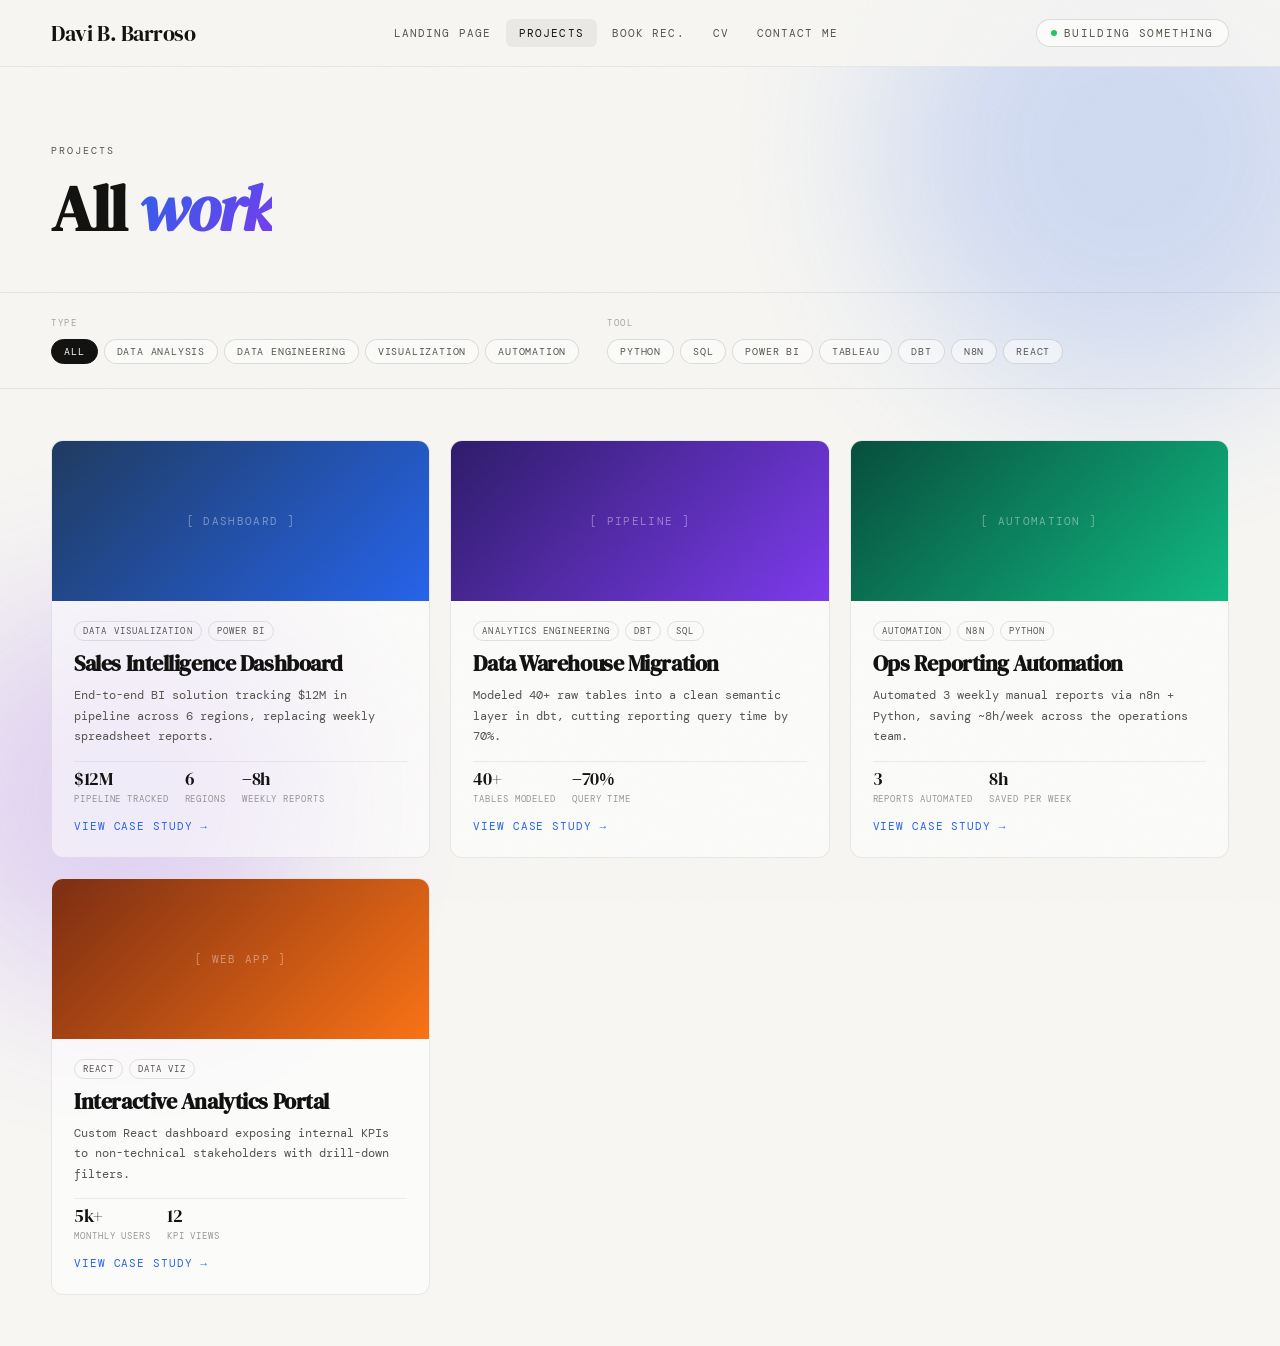
==== projects.html @ 4c80bd03 "Separate navbar and Projects page" ====
<!DOCTYPE html>
<html lang="en">
<head>
  <meta charset="UTF-8" />
  <meta name="viewport" content="width=device-width, initial-scale=1.0" />
  <title>Projects — Davi Barroso</title>
  <link href="https://fonts.googleapis.com/css2?family=DM+Serif+Display:ital@0;1&family=DM+Mono:wght@300;400;500&display=swap" rel="stylesheet" />
  <link rel="stylesheet" href="style.css" />
  <style>
    /* ─── Projects page specific ─── */
    .projects-hero {
      padding: clamp(48px, 6vw, 80px) clamp(24px, 4vw, 56px) clamp(32px, 4vw, 56px);
      border-bottom: 1px solid rgba(0,0,0,0.07);
      position: relative;
      z-index: 1;
    }

    .projects-hero .section-eyebrow {
      margin-bottom: 20px;
      opacity: 0;
      animation: fadeUp 0.8s ease forwards 0.3s;
    }

    .projects-hero .section-title {
      margin-bottom: 24px;
      opacity: 0;
      animation: fadeUp 0.8s ease forwards 0.5s;
    }

    .projects-hero .section-title { margin-bottom: 0; }

    /* Tag filter bar */
    .filter-bar {
      padding: 24px clamp(24px, 4vw, 56px);
      border-bottom: 1px solid rgba(0,0,0,0.07);
      display: flex;
      gap: 28px;
      align-items: flex-start;
      flex-wrap: wrap;
      position: relative;
      z-index: 1;
      opacity: 0;
      animation: fadeUp 0.8s ease forwards 0.6s;
    }

    .filter-group {
      display: flex;
      flex-direction: column;
      gap: 10px;
    }

    .filter-label {
      font-size: 9px;
      letter-spacing: 0.18em;
      text-transform: uppercase;
      color: var(--ink-light);
      opacity: 0.5;
    }

    .filter-tags {
      display: flex;
      gap: 6px;
      flex-wrap: wrap;
    }

    .filter-tag {
      font-size: 10px;
      letter-spacing: 0.08em;
      text-transform: uppercase;
      color: var(--ink-light);
      padding: 5px 12px;
      border: 1px solid rgba(0,0,0,0.12);
      border-radius: 100px;
      background: rgba(255,255,255,0.5);
      cursor: pointer;
      transition: color 0.2s ease, background 0.2s ease, border-color 0.2s ease;
      user-select: none;
    }

    .filter-tag:hover,
    .filter-tag.active {
      color: var(--ink);
      background: var(--ink);
      color: var(--white);
      border-color: var(--ink);
    }

    /* Project grid */
    .projects-grid-wrap {
      padding: clamp(32px, 4vw, 56px) clamp(24px, 4vw, 56px);
      position: relative;
      z-index: 1;
      opacity: 0;
      animation: fadeUp 0.8s ease forwards 0.8s;
    }

    .projects-grid {
      display: grid;
      grid-template-columns: repeat(auto-fill, minmax(300px, 1fr));
      gap: 20px;
    }

    .project-card-grid {
      border-radius: 12px;
      border: 1px solid rgba(0,0,0,0.08);
      background: rgba(255,255,255,0.55);
      backdrop-filter: blur(8px);
      overflow: hidden;
      transition: transform 0.25s ease, box-shadow 0.25s ease;
    }

    .project-card-grid:hover {
      transform: translateY(-4px);
      box-shadow: 0 16px 40px rgba(0,0,0,0.1);
    }

    .project-card-grid .project-card-top {
      height: 160px;
      display: flex;
      align-items: center;
      justify-content: center;
    }

    .project-card-grid .project-card-body {
      padding: 20px 22px 24px;
      display: flex;
      flex-direction: column;
      gap: 10px;
    }

    .project-metrics {
      display: flex;
      gap: 16px;
      padding-top: 4px;
      border-top: 1px solid rgba(0,0,0,0.06);
      margin-top: 4px;
    }

    .metric {
      display: flex;
      flex-direction: column;
      gap: 2px;
    }

    .metric-value {
      font-family: 'DM Serif Display', serif;
      font-size: 18px;
      letter-spacing: -0.02em;
      color: var(--ink);
    }

    .metric-label {
      font-size: 9px;
      letter-spacing: 0.1em;
      text-transform: uppercase;
      color: var(--ink-light);
      opacity: 0.6;
    }

    @media (max-width: 600px) {
      .projects-grid { grid-template-columns: 1fr; }
      .filter-bar { gap: 20px; }
    }
  </style>
</head>
<body>
  <div class="blob blob-1"></div>
  <div class="blob blob-2"></div>

  <script src="navbar.js"></script>

  <div class="projects-hero">
    <p class="section-eyebrow">Projects</p>
    <h1 class="section-title">All <em>work</em></h1>
  </div>

  <div class="filter-bar">
    <div class="filter-group">
      <span class="filter-label">Type</span>
      <div class="filter-tags">
        <span class="filter-tag active">All</span>
        <span class="filter-tag">Data Analysis</span>
        <span class="filter-tag">Data Engineering</span>
        <span class="filter-tag">Visualization</span>
        <span class="filter-tag">Automation</span>
      </div>
    </div>
    <div class="filter-group">
      <span class="filter-label">Tool</span>
      <div class="filter-tags">
        <span class="filter-tag">Python</span>
        <span class="filter-tag">SQL</span>
        <span class="filter-tag">Power BI</span>
        <span class="filter-tag">Tableau</span>
        <span class="filter-tag">dbt</span>
        <span class="filter-tag">n8n</span>
        <span class="filter-tag">React</span>
      </div>
    </div>
  </div>

  <div class="projects-grid-wrap">
    <div class="projects-grid">

      <article class="project-card-grid">
        <div class="project-card-top" style="background: linear-gradient(135deg, #1e3a5f 0%, #2563eb 100%);">
          <span class="project-placeholder-img">[ dashboard ]</span>
        </div>
        <div class="project-card-body">
          <div class="project-meta">
            <span class="project-tag">Data Visualization</span>
            <span class="project-tag">Power BI</span>
          </div>
          <h2 class="project-name">Sales Intelligence Dashboard</h2>
          <p class="project-desc">End-to-end BI solution tracking $12M in pipeline across 6 regions, replacing weekly spreadsheet reports.</p>
          <div class="project-metrics">
            <div class="metric">
              <span class="metric-value">$12M</span>
              <span class="metric-label">Pipeline tracked</span>
            </div>
            <div class="metric">
              <span class="metric-value">6</span>
              <span class="metric-label">Regions</span>
            </div>
            <div class="metric">
              <span class="metric-value">−8h</span>
              <span class="metric-label">Weekly reports</span>
            </div>
          </div>
          <a href="#" class="project-link">View case study →</a>
        </div>
      </article>

      <article class="project-card-grid">
        <div class="project-card-top" style="background: linear-gradient(135deg, #2d1b69 0%, #7c3aed 100%);">
          <span class="project-placeholder-img">[ pipeline ]</span>
        </div>
        <div class="project-card-body">
          <div class="project-meta">
            <span class="project-tag">Analytics Engineering</span>
            <span class="project-tag">dbt</span>
            <span class="project-tag">SQL</span>
          </div>
          <h2 class="project-name">Data Warehouse Migration</h2>
          <p class="project-desc">Modeled 40+ raw tables into a clean semantic layer in dbt, cutting reporting query time by 70%.</p>
          <div class="project-metrics">
            <div class="metric">
              <span class="metric-value">40+</span>
              <span class="metric-label">Tables modeled</span>
            </div>
            <div class="metric">
              <span class="metric-value">−70%</span>
              <span class="metric-label">Query time</span>
            </div>
          </div>
          <a href="#" class="project-link">View case study →</a>
        </div>
      </article>

      <article class="project-card-grid">
        <div class="project-card-top" style="background: linear-gradient(135deg, #064e3b 0%, #10b981 100%);">
          <span class="project-placeholder-img">[ automation ]</span>
        </div>
        <div class="project-card-body">
          <div class="project-meta">
            <span class="project-tag">Automation</span>
            <span class="project-tag">n8n</span>
            <span class="project-tag">Python</span>
          </div>
          <h2 class="project-name">Ops Reporting Automation</h2>
          <p class="project-desc">Automated 3 weekly manual reports via n8n + Python, saving ~8h/week across the operations team.</p>
          <div class="project-metrics">
            <div class="metric">
              <span class="metric-value">3</span>
              <span class="metric-label">Reports automated</span>
            </div>
            <div class="metric">
              <span class="metric-value">8h</span>
              <span class="metric-label">Saved per week</span>
            </div>
          </div>
          <a href="#" class="project-link">View case study →</a>
        </div>
      </article>

      <article class="project-card-grid">
        <div class="project-card-top" style="background: linear-gradient(135deg, #7c2d12 0%, #f97316 100%);">
          <span class="project-placeholder-img">[ web app ]</span>
        </div>
        <div class="project-card-body">
          <div class="project-meta">
            <span class="project-tag">React</span>
            <span class="project-tag">Data Viz</span>
          </div>
          <h2 class="project-name">Interactive Analytics Portal</h2>
          <p class="project-desc">Custom React dashboard exposing internal KPIs to non-technical stakeholders with drill-down filters.</p>
          <div class="project-metrics">
            <div class="metric">
              <span class="metric-value">5k+</span>
              <span class="metric-label">Monthly users</span>
            </div>
            <div class="metric">
              <span class="metric-value">12</span>
              <span class="metric-label">KPI views</span>
            </div>
          </div>
          <a href="#" class="project-link">View case study →</a>
        </div>
      </article>

    </div>
  </div>

</body>
</html>
---- style.css ----
*, *::before, *::after { box-sizing: border-box; margin: 0; padding: 0; }

:root {
  --white: #ffffff;
  --off-white: #f7f6f3;
  --ink: #111110;
  --ink-light: #555550;
  --accent: #2563eb;
  --accent-2: #7c3aed;
  --grain: url("data:image/svg+xml,%3Csvg viewBox='0 0 256 256' xmlns='http://www.w3.org/2000/svg'%3E%3Cfilter id='noise'%3E%3CfeTurbulence type='fractalNoise' baseFrequency='0.9' numOctaves='4' stitchTiles='stitch'/%3E%3C/filter%3E%3Crect width='100%25' height='100%25' filter='url(%23noise)' opacity='0.04'/%3E%3C/svg%3E");
}

html {
  scroll-behavior: smooth;
}

body {
  background: var(--off-white);
  color: var(--ink);
  font-family: 'DM Mono', monospace;
}

body::before {
  content: '';
  position: fixed;
  inset: 0;
  background-image: var(--grain);
  background-size: 200px 200px;
  pointer-events: none;
  z-index: 100;
  opacity: 0.6;
}

/* Gradient blobs */
.blob {
  position: fixed;
  border-radius: 50%;
  filter: blur(80px);
  opacity: 0.18;
  animation: drift 12s ease-in-out infinite alternate;
  pointer-events: none;
}
.blob-1 {
  width: 500px; height: 500px;
  background: var(--accent);
  top: -100px; right: -100px;
  animation-delay: 0s;
}
.blob-2 {
  width: 400px; height: 400px;
  background: var(--accent-2);
  bottom: -100px; left: -80px;
  animation-delay: -4s;
}
@keyframes drift {
  from { transform: translate(0, 0) scale(1); }
  to   { transform: translate(40px, 30px) scale(1.08); }
}

/* ─── Header (sticky) ─── */
header {
  position: sticky;
  top: 0;
  z-index: 50;
  display: flex;
  justify-content: space-between;
  align-items: center;
  padding: 18px clamp(24px, 4vw, 56px);
  background: rgba(247, 246, 243, 0.88);
  backdrop-filter: blur(14px);
  -webkit-backdrop-filter: blur(14px);
  border-bottom: 1px solid rgba(0,0,0,0.06);
  opacity: 0;
  animation: fadeUp 0.8s ease forwards 0.2s;
}

.logo {
  font-family: 'DM Serif Display', serif;
  font-size: clamp(18px, 2.5vw, 22px);
  letter-spacing: -0.02em;
  color: var(--ink);
  flex-shrink: 0;
  text-decoration: none;
}

/* Navbar */
.nav {
  display: flex;
  align-items: center;
  gap: 2px;
}

.nav-link {
  font-size: 11px;
  letter-spacing: 0.1em;
  text-transform: uppercase;
  color: var(--ink-light);
  text-decoration: none;
  padding: 7px 13px;
  border-radius: 6px;
  transition: color 0.2s ease, background 0.2s ease;
  white-space: nowrap;
}

.nav-link:hover,
.nav-link--active {
  color: var(--ink);
  background: rgba(0,0,0,0.05);
}

.status-pill {
  display: flex;
  align-items: center;
  gap: 7px;
  font-size: 11px;
  letter-spacing: 0.12em;
  text-transform: uppercase;
  color: var(--ink-light);
  padding: 6px 14px;
  border: 1px solid rgba(0,0,0,0.12);
  border-radius: 100px;
  background: rgba(255,255,255,0.6);
  backdrop-filter: blur(8px);
  flex-shrink: 0;
}

.dot {
  width: 6px; height: 6px;
  border-radius: 50%;
  background: #22c55e;
  animation: pulse 2s ease-in-out infinite;
}
@keyframes pulse {
  0%, 100% { opacity: 1; transform: scale(1); }
  50% { opacity: 0.5; transform: scale(0.8); }
}

/* ─── Hero ─── */
#hero {
  min-height: calc(100vh - 75px);
  display: grid;
  grid-template-rows: 1fr auto;
  padding: clamp(20px, 3vw, 40px) clamp(24px, 4vw, 56px) clamp(12px, 2vw, 28px);
  position: relative;
  z-index: 1;
}

main {
  display: flex;
  flex-direction: column;
  justify-content: center;
  gap: 24px;
  max-width: 780px;
}

.eyebrow {
  font-size: 11px;
  letter-spacing: 0.2em;
  text-transform: uppercase;
  color: var(--ink-light);
  opacity: 0;
  animation: fadeUp 0.8s ease forwards 0.5s;
}

.headline {
  font-family: 'DM Serif Display', serif;
  font-size: clamp(52px, 8vw, 110px);
  line-height: 0.95;
  letter-spacing: -0.03em;
  color: var(--ink);
  opacity: 0;
  animation: fadeUp 0.9s ease forwards 0.7s;
}

.headline em {
  font-style: italic;
  background: linear-gradient(135deg, var(--accent), var(--accent-2));
  -webkit-background-clip: text;
  -webkit-text-fill-color: transparent;
  background-clip: text;
}

.description {
  font-size: clamp(13px, 1.4vw, 15px);
  line-height: 1.7;
  color: var(--ink-light);
  max-width: 480px;
  opacity: 0;
  animation: fadeUp 0.8s ease forwards 0.95s;
}

.cta-row {
  display: flex;
  align-items: center;
  gap: 20px;
  flex-wrap: wrap;
  opacity: 0;
  animation: fadeUp 0.8s ease forwards 1.15s;
}

.btn-primary {
  display: inline-flex;
  align-items: center;
  gap: 0px;
  padding: 14px 28px;
  background: var(--ink);
  color: var(--white);
  font-family: 'DM Mono', monospace;
  font-size: 12px;
  letter-spacing: 0.08em;
  text-transform: uppercase;
  text-decoration: none;
  border-radius: 100px;
  transition: transform 0.2s ease, background 0.2s ease;
}
.btn-primary:hover {
  background: var(--accent);
  transform: translateY(-2px);
}
.btn-primary svg { transition: transform 0.2s ease; }
.btn-primary:hover svg { transform: translateX(3px); }

.linkedin-link {
  font-size: 12px;
  letter-spacing: 0.08em;
  text-transform: uppercase;
  color: var(--ink-light);
  text-decoration: none;
  border-bottom: 1px solid currentColor;
  padding-bottom: 2px;
  transition: color 0.2s ease;
}
.linkedin-link:hover { color: var(--accent); }

.hero-footer {
  display: flex;
  justify-content: space-between;
  align-items: flex-end;
  opacity: 0;
  animation: fadeUp 0.8s ease forwards 1.4s;
}

.stack-list {
  display: flex;
  gap: 12px;
  flex-wrap: wrap;
}

.tag {
  font-size: 10px;
  letter-spacing: 0.1em;
  text-transform: uppercase;
  color: var(--ink-light);
  padding: 5px 10px;
  border: 1px solid rgba(0,0,0,0.1);
  border-radius: 4px;
  background: rgba(255,255,255,0.5);
}

.location {
  font-size: 11px;
  letter-spacing: 0.08em;
  color: var(--ink-light);
  text-align: right;
}

.divider {
  width: 48px;
  height: 1px;
  background: var(--ink);
  opacity: 0;
  animation: fadeUp 0.8s ease forwards 0.85s;
}

@keyframes fadeUp {
  from { opacity: 0; transform: translateY(20px); }
  to   { opacity: 1; transform: translateY(0); }
}

/* ─── Sections (placeholders) ─── */
.section {
  min-height: 100vh;
  padding: clamp(32px, 4vw, 60px) clamp(24px, 4vw, 56px);
  border-top: 1px solid rgba(0,0,0,0.07);
  display: flex;
  flex-direction: column;
  justify-content: flex-start;
  position: relative;
  z-index: 1;
}

.section-eyebrow {
  font-size: 10px;
  letter-spacing: 0.2em;
  text-transform: uppercase;
  color: var(--ink-light);
  opacity: 0.45;
  margin-bottom: 24px;
}

.section-title {
  font-family: 'DM Serif Display', serif;
  font-size: clamp(36px, 5vw, 72px);
  letter-spacing: -0.02em;
  line-height: 1;
  color: var(--ink);
  margin-bottom: 48px;
}

.section-title em {
  font-style: italic;
  background: linear-gradient(135deg, var(--accent), var(--accent-2));
  -webkit-background-clip: text;
  -webkit-text-fill-color: transparent;
  background-clip: text;
}

.placeholder-box {
  border: 1px dashed rgba(0,0,0,0.15);
  border-radius: 12px;
  padding: clamp(40px, 5vw, 72px) clamp(28px, 4vw, 52px);
  display: flex;
  flex-direction: column;
  align-items: flex-start;
  gap: 16px;
  max-width: 640px;
  background: rgba(255,255,255,0.25);
}

.placeholder-badge {
  font-size: 9px;
  letter-spacing: 0.16em;
  text-transform: uppercase;
  color: var(--ink-light);
  background: rgba(0,0,0,0.06);
  padding: 4px 10px;
  border-radius: 100px;
}

.placeholder-desc {
  font-size: clamp(12px, 1.3vw, 14px);
  line-height: 1.75;
  color: var(--ink-light);
  max-width: 400px;
}

/* ─── Project Cards ─── */
.section-projects {
  overflow: hidden;
}

.projects-track {
  display: flex;
  gap: 20px;
  overflow-x: auto;
  scroll-snap-type: x mandatory;
  -webkit-overflow-scrolling: touch;
  padding-bottom: 16px;
  cursor: grab;
}

.projects-track:active {
  cursor: grabbing;
}

.projects-track::-webkit-scrollbar {
  height: 3px;
}

.projects-track::-webkit-scrollbar-track {
  background: rgba(0,0,0,0.05);
  border-radius: 2px;
}

.projects-track::-webkit-scrollbar-thumb {
  background: rgba(0,0,0,0.2);
  border-radius: 2px;
}

.project-card {
  flex: 0 0 340px;
  scroll-snap-align: start;
  border-radius: 14px;
  border: 1px solid rgba(0,0,0,0.08);
  background: rgba(255,255,255,0.55);
  backdrop-filter: blur(8px);
  overflow: hidden;
  transition: transform 0.25s ease, box-shadow 0.25s ease;
}

.project-card:hover {
  transform: translateY(-4px);
  box-shadow: 0 16px 40px rgba(0,0,0,0.1);
}

.project-card-top {
  height: 180px;
  display: flex;
  align-items: center;
  justify-content: center;
}

.project-placeholder-img {
  font-size: 11px;
  letter-spacing: 0.12em;
  text-transform: uppercase;
  color: rgba(255,255,255,0.4);
}

.project-card-body {
  padding: 24px;
  display: flex;
  flex-direction: column;
  gap: 12px;
}

.project-meta {
  display: flex;
  gap: 6px;
  flex-wrap: wrap;
}

.project-tag {
  font-size: 9px;
  letter-spacing: 0.12em;
  text-transform: uppercase;
  color: var(--ink-light);
  padding: 3px 8px;
  border: 1px solid rgba(0,0,0,0.1);
  border-radius: 100px;
}

.project-name {
  font-family: 'DM Serif Display', serif;
  font-size: 22px;
  letter-spacing: -0.02em;
  line-height: 1.1;
  color: var(--ink);
}

.project-desc {
  font-size: 12px;
  line-height: 1.7;
  color: var(--ink-light);
}

.project-link {
  font-size: 11px;
  letter-spacing: 0.08em;
  text-transform: uppercase;
  color: var(--accent);
  text-decoration: none;
  margin-top: 4px;
  transition: opacity 0.2s ease;
}

.project-link:hover {
  opacity: 0.7;
}

.see-more-link {
  display: inline-flex;
  align-items: center;
  gap: 8px;
  margin-top: 28px;
  align-self: flex-start;
  font-size: 11px;
  letter-spacing: 0.1em;
  text-transform: uppercase;
  color: var(--ink-light);
  text-decoration: none;
  border-bottom: 1px solid currentColor;
  padding-bottom: 2px;
  transition: color 0.2s ease;
}

.see-more-link:hover {
  color: var(--accent);
}

.see-more-link svg {
  transition: transform 0.2s ease;
}

.see-more-link:hover svg {
  transform: translateX(3px);
}

/* ─── Responsive ─── */
@media (max-width: 768px) {
  .nav { display: none; }
}

@media (max-width: 600px) {
  .headline { font-size: clamp(42px, 13vw, 72px); }
  .hero-footer { flex-direction: column; gap: 16px; align-items: flex-start; }
  .location { text-align: left; }
}
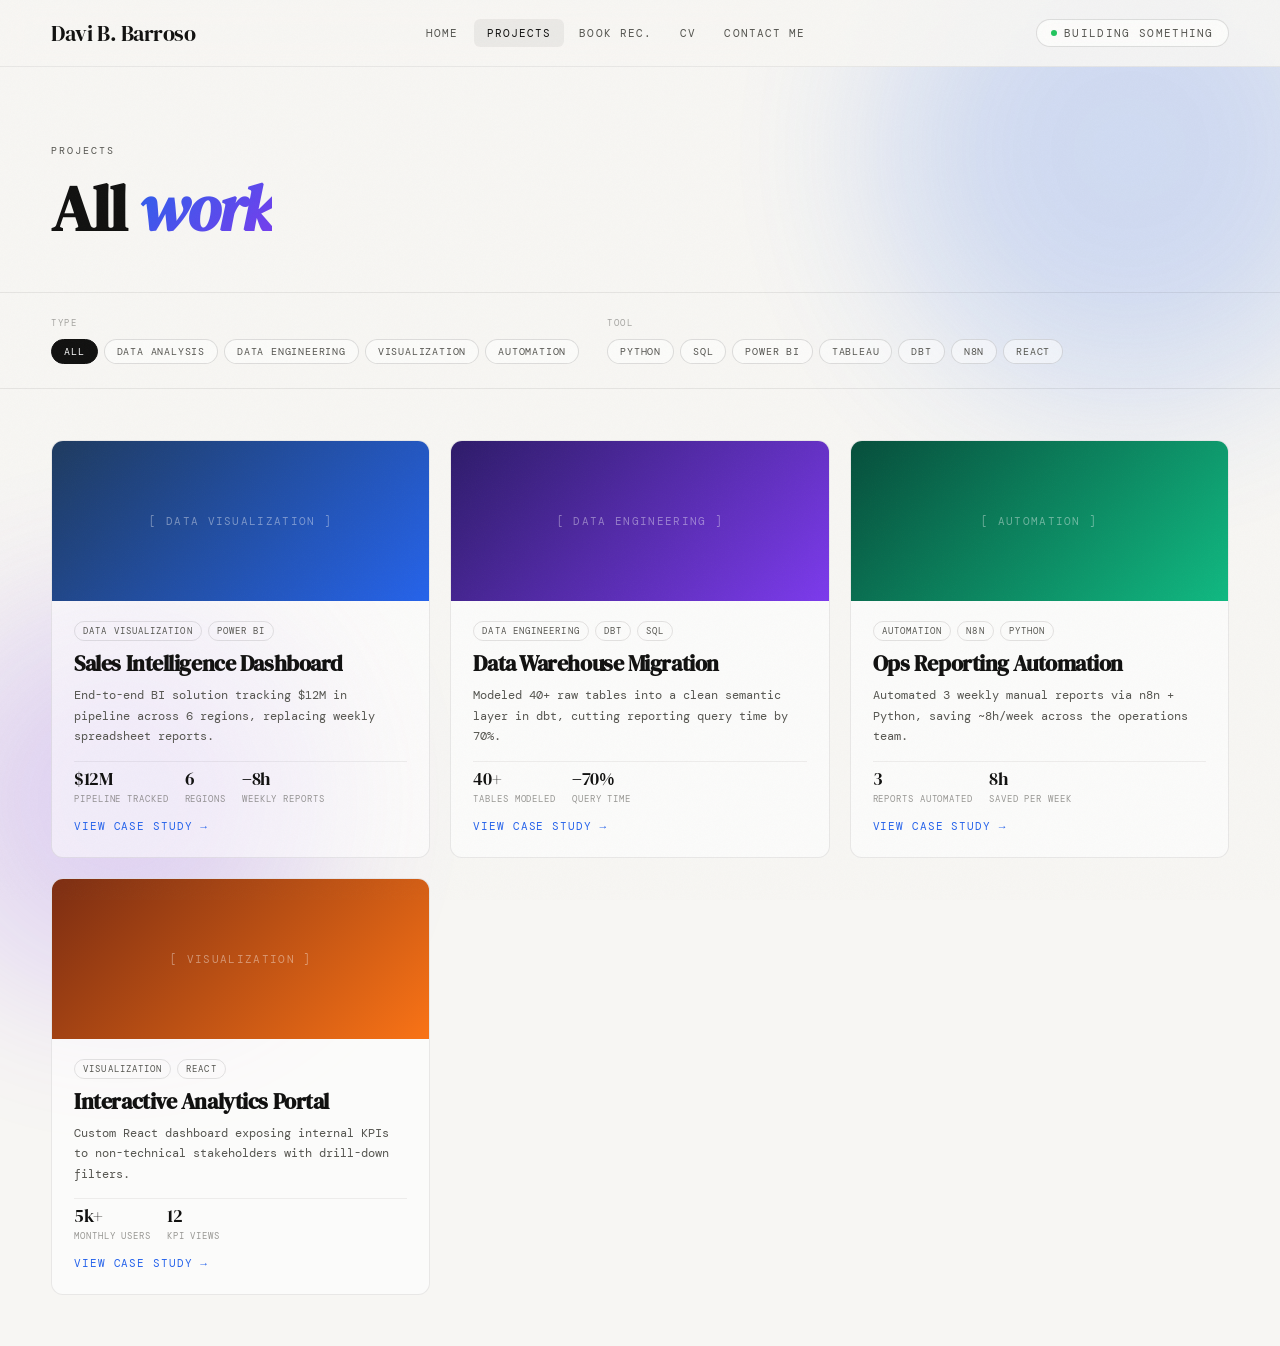
==== commit 61a3a5b7: "Upgrade da animação e base para inserir projetos" ====
--- a/projects.html
+++ b/projects.html
@@ -6,6 +6,7 @@
   <title>Projects — Davi Barroso</title>
   <link href="https://fonts.googleapis.com/css2?family=DM+Serif+Display:ital@0;1&family=DM+Mono:wght@300;400;500&display=swap" rel="stylesheet" />
   <link rel="stylesheet" href="style.css" />
+  <link rel="stylesheet" href="project.css" />
   <style>
     /* ─── Projects page specific ─── */
     .projects-hero {
@@ -311,5 +312,6 @@
     </div>
   </div>
 
+  <script src="project-loader.js"></script>
 </body>
 </html>
--- a/style.css
+++ b/style.css
@@ -486,6 +486,160 @@
   transform: translateX(3px);
 }
 
+/* ─── Skills RPG ─── */
+.skills-controls {
+  display: flex;
+  align-items: center;
+  gap: 16px;
+  flex-wrap: wrap;
+  margin-bottom: 20px;
+  max-width: 720px;
+}
+
+.skills-filter-bar {
+  display: flex;
+  gap: 6px;
+  flex-wrap: wrap;
+  flex: 1;
+}
+
+.skill-btn {
+  font-family: 'DM Mono', monospace;
+  font-size: 9px;
+  letter-spacing: 0.12em;
+  text-transform: uppercase;
+  color: var(--ink-light);
+  background: rgba(255,255,255,0.5);
+  border: 1px solid rgba(0,0,0,0.1);
+  border-radius: 4px;
+  padding: 5px 12px;
+  cursor: pointer;
+  transition: color 0.2s ease, background 0.2s ease, border-color 0.2s ease;
+}
+
+.skill-btn:hover {
+  color: var(--ink);
+  border-color: rgba(0,0,0,0.2);
+}
+
+.skill-btn.active {
+  color: var(--white);
+  background: var(--ink);
+  border-color: var(--ink);
+}
+
+.skills-search {
+  font-family: 'DM Mono', monospace;
+  font-size: 10px;
+  letter-spacing: 0.08em;
+  color: var(--ink);
+  background: rgba(255,255,255,0.5);
+  border: 1px solid rgba(0,0,0,0.1);
+  border-radius: 4px;
+  padding: 6px 12px;
+  outline: none;
+  transition: border-color 0.2s ease, background 0.2s ease;
+  width: 160px;
+}
+
+.skills-search::placeholder { color: var(--ink-light); opacity: 0.5; }
+.skills-search:focus {
+  border-color: rgba(0,0,0,0.25);
+  background: rgba(255,255,255,0.8);
+}
+
+.skills-panel {
+  border: 1px solid rgba(0,0,0,0.08);
+  border-radius: 10px;
+  overflow: hidden;
+  max-width: 720px;
+  background: rgba(255,255,255,0.4);
+}
+
+.skills-list { padding: 4px 0; }
+
+.skill-row {
+  display: flex;
+  align-items: center;
+  gap: 20px;
+  padding: 11px 20px;
+  border-bottom: 1px solid rgba(0,0,0,0.05);
+  transition: background 0.15s ease;
+}
+
+.skill-row:last-child { border-bottom: none; }
+.skill-row:hover { background: rgba(255,255,255,0.6); }
+.skill-row.hidden { display: none; }
+
+.skill-name {
+  font-size: 11px;
+  letter-spacing: 0.08em;
+  text-transform: uppercase;
+  color: var(--ink);
+  width: 140px;
+  flex-shrink: 0;
+}
+
+.skill-pips {
+  display: flex;
+  gap: 5px;
+  flex: 1;
+}
+
+.pip {
+  width: 22px;
+  height: 7px;
+  border-radius: 2px;
+  background: rgba(0,0,0,0.07);
+  border: 1px solid rgba(0,0,0,0.08);
+}
+
+.skill-row[data-rank="master"] .pip.filled {
+  background: var(--accent-2);
+  border-color: var(--accent-2);
+}
+.skill-row[data-rank="expert"] .pip.filled {
+  background: var(--accent);
+  border-color: var(--accent);
+}
+.skill-row[data-rank="adept"] .pip.filled {
+  background: #10b981;
+  border-color: #10b981;
+}
+.skill-row[data-rank="apprentice"] .pip.filled {
+  background: rgba(0,0,0,0.2);
+  border-color: rgba(0,0,0,0.2);
+}
+
+.skill-rank {
+  font-size: 9px;
+  letter-spacing: 0.14em;
+  text-transform: uppercase;
+  width: 88px;
+  text-align: right;
+  flex-shrink: 0;
+}
+
+.rank-master     { color: var(--accent-2); }
+.rank-expert     { color: var(--accent); }
+.rank-adept      { color: #10b981; }
+.rank-apprentice { color: var(--ink-light); opacity: 0.5; }
+
+.skill-cat-tag {
+  font-size: 8px;
+  letter-spacing: 0.1em;
+  text-transform: uppercase;
+  color: var(--ink-light);
+  padding: 2px 8px;
+  border: 1px solid rgba(0,0,0,0.08);
+  border-radius: 100px;
+  white-space: nowrap;
+  width: 90px;
+  text-align: center;
+  flex-shrink: 0;
+  opacity: 0.6;
+}
+
 /* ─── Responsive ─── */
 @media (max-width: 768px) {
   .nav { display: none; }
--- a/project.css
+++ b/project.css
@@ -0,0 +1,231 @@
+/**
+ * project.css
+ * Styles for the project detail page (project.html) and markdown rendering.
+ * TO REMOVE: delete this file and project.html. No other files are affected.
+ */
+
+/* ── Page layout ── */
+.project-page {
+  position: relative;
+  z-index: 1;
+  padding: clamp(32px, 4vw, 56px) clamp(24px, 4vw, 56px);
+}
+
+.project-page-inner {
+  max-width: 740px;
+  margin: 0 auto;
+}
+
+/* ── Back link ── */
+.project-back {
+  display: inline-flex;
+  align-items: center;
+  gap: 8px;
+  font-size: 11px;
+  letter-spacing: 0.1em;
+  text-transform: uppercase;
+  color: var(--ink-light);
+  text-decoration: none;
+  border-bottom: 1px solid currentColor;
+  padding-bottom: 2px;
+  margin-bottom: 40px;
+  transition: color 0.2s ease;
+}
+
+.project-back:hover { color: var(--accent); }
+.project-back svg { transition: transform 0.2s ease; }
+.project-back:hover svg { transform: translateX(-3px); }
+
+/* ── Hero banner (from metadata) ── */
+.project-hero {
+  border-radius: 12px;
+  margin-bottom: 40px;
+  padding: 32px 36px;
+  overflow: hidden;
+}
+
+.project-hero-inner {
+  display: flex;
+  flex-direction: column;
+  gap: 20px;
+}
+
+.project-hero-tags {
+  display: flex;
+  gap: 6px;
+  flex-wrap: wrap;
+}
+
+.project-hero .project-tag {
+  color: rgba(255,255,255,0.75);
+  border-color: rgba(255,255,255,0.25);
+}
+
+.project-hero-metrics {
+  display: flex;
+  gap: 28px;
+  flex-wrap: wrap;
+}
+
+/* ── Loading / error states ── */
+.project-loading,
+.project-error {
+  font-size: 13px;
+  color: var(--ink-light);
+  padding: 40px 0;
+}
+
+/* ── Markdown body ── */
+.markdown-body {
+  font-size: clamp(14px, 1.5vw, 16px);
+  line-height: 1.8;
+  color: var(--ink-light);
+}
+
+.markdown-body h1 {
+  font-family: 'DM Serif Display', serif;
+  font-size: clamp(32px, 5vw, 52px);
+  letter-spacing: -0.02em;
+  line-height: 1.05;
+  color: var(--ink);
+  margin-bottom: 24px;
+}
+
+.markdown-body h2 {
+  font-family: 'DM Serif Display', serif;
+  font-size: clamp(22px, 3vw, 32px);
+  letter-spacing: -0.02em;
+  line-height: 1.1;
+  color: var(--ink);
+  margin-top: 52px;
+  margin-bottom: 16px;
+}
+
+.markdown-body h3 {
+  font-size: 13px;
+  letter-spacing: 0.1em;
+  text-transform: uppercase;
+  color: var(--ink);
+  margin-top: 32px;
+  margin-bottom: 12px;
+}
+
+.markdown-body p {
+  margin-bottom: 20px;
+}
+
+.markdown-body strong {
+  color: var(--ink);
+  font-weight: 500;
+}
+
+.markdown-body a {
+  color: var(--accent);
+  text-decoration: none;
+  border-bottom: 1px solid currentColor;
+  padding-bottom: 1px;
+  transition: opacity 0.2s ease;
+}
+
+.markdown-body a:hover { opacity: 0.7; }
+
+/* Inline code */
+.markdown-body code {
+  font-family: 'DM Mono', monospace;
+  font-size: 0.88em;
+  background: rgba(37, 99, 235, 0.07);
+  border: 1px solid rgba(37, 99, 235, 0.14);
+  border-radius: 4px;
+  padding: 1px 6px;
+  color: var(--accent);
+}
+
+/* Code blocks */
+.markdown-body pre {
+  background: rgba(17, 17, 16, 0.04);
+  border: 1px solid rgba(0,0,0,0.08);
+  border-radius: 8px;
+  padding: 20px 24px;
+  overflow-x: auto;
+  margin-bottom: 24px;
+}
+
+.markdown-body pre code {
+  background: none;
+  border: none;
+  padding: 0;
+  color: var(--ink);
+  font-size: 13px;
+  line-height: 1.7;
+}
+
+/* Tables */
+.markdown-body table {
+  width: 100%;
+  border-collapse: collapse;
+  margin-bottom: 28px;
+  font-size: 13px;
+}
+
+.markdown-body th {
+  font-size: 9px;
+  letter-spacing: 0.12em;
+  text-transform: uppercase;
+  color: var(--ink-light);
+  opacity: 0.6;
+  text-align: left;
+  padding: 8px 14px;
+  border-bottom: 1px solid rgba(0,0,0,0.1);
+}
+
+.markdown-body td {
+  padding: 10px 14px;
+  border-bottom: 1px solid rgba(0,0,0,0.05);
+  color: var(--ink-light);
+}
+
+.markdown-body tr:last-child td { border-bottom: none; }
+.markdown-body tbody tr:hover td { background: rgba(255,255,255,0.5); }
+
+/* Images */
+.markdown-body img {
+  max-width: 100%;
+  border-radius: 8px;
+  border: 1px solid rgba(0,0,0,0.08);
+  margin: 8px 0 24px;
+}
+
+/* Lists */
+.markdown-body ul,
+.markdown-body ol {
+  padding-left: 24px;
+  margin-bottom: 20px;
+}
+
+.markdown-body li {
+  margin-bottom: 6px;
+}
+
+/* Blockquote */
+.markdown-body blockquote {
+  border-left: 3px solid var(--accent);
+  margin: 0 0 24px;
+  padding: 4px 20px;
+  color: var(--ink-light);
+  opacity: 0.75;
+}
+
+/* Horizontal rule */
+.markdown-body hr {
+  border: none;
+  border-top: 1px solid rgba(0,0,0,0.08);
+  margin: 40px 0;
+}
+
+/* ── Responsive ── */
+@media (max-width: 600px) {
+  .project-hero { padding: 24px 20px; }
+  .project-hero-metrics { gap: 16px; }
+  .markdown-body table { font-size: 12px; }
+  .markdown-body th, .markdown-body td { padding: 8px 10px; }
+}
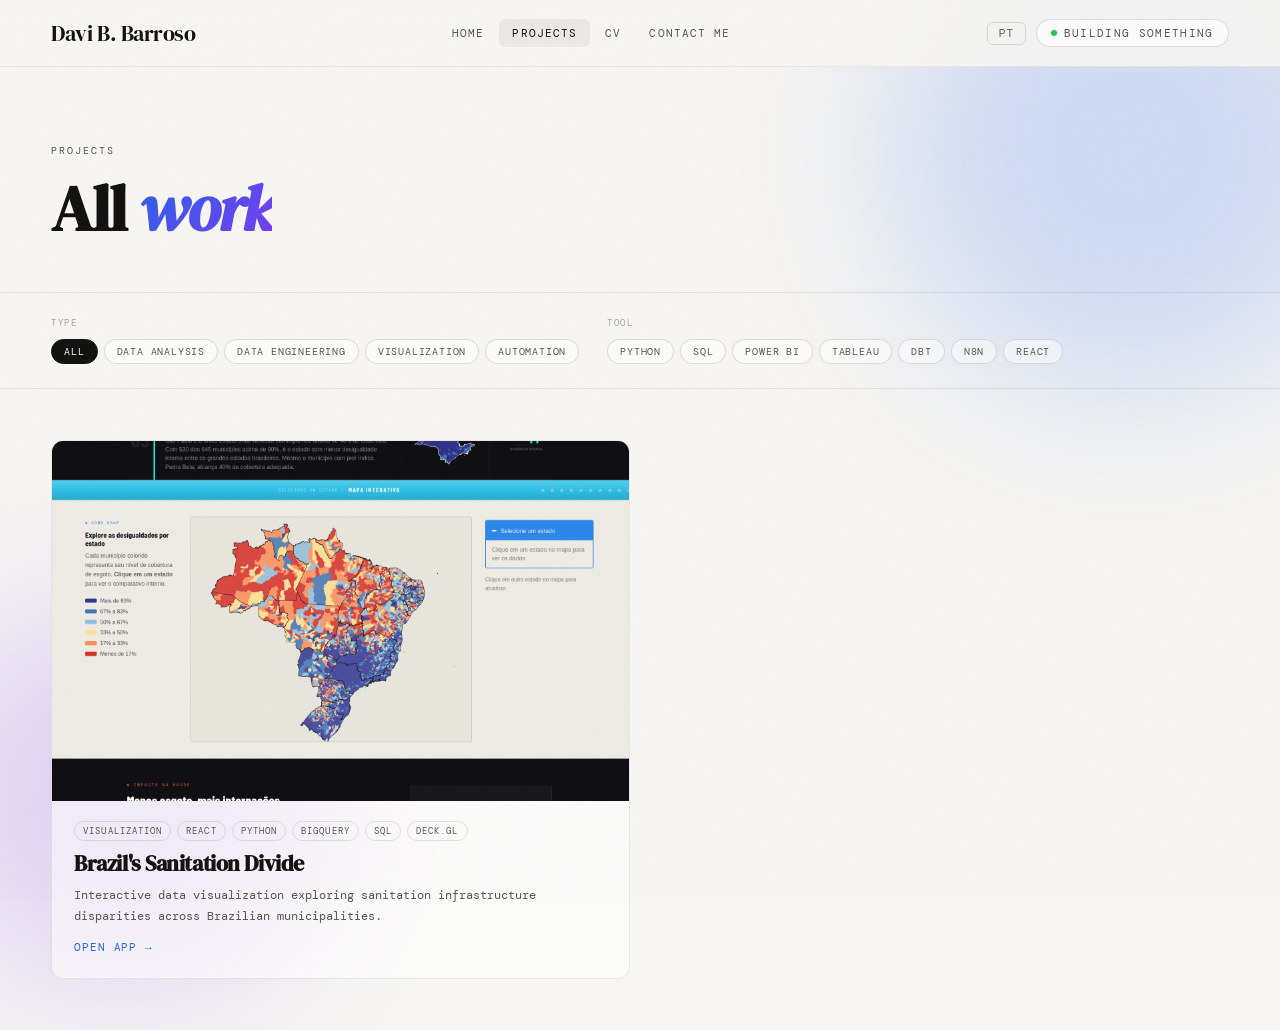
==== commit 490a4a37: "Projeto" ====
--- a/projects.html
+++ b/projects.html
@@ -7,6 +7,7 @@
   <link href="https://fonts.googleapis.com/css2?family=DM+Serif+Display:ital@0;1&family=DM+Mono:wght@300;400;500&display=swap" rel="stylesheet" />
   <link rel="stylesheet" href="style.css" />
   <link rel="stylesheet" href="project.css" />
+  <script src="i18n.js"></script>
   <style>
     /* ─── Projects page specific ─── */
     .projects-hero {
@@ -97,7 +98,7 @@
 
     .projects-grid {
       display: grid;
-      grid-template-columns: repeat(auto-fill, minmax(300px, 1fr));
+      grid-template-columns: repeat(auto-fill, minmax(560px, 1fr));
       gap: 20px;
     }
 
@@ -116,7 +117,7 @@
     }
 
     .project-card-grid .project-card-top {
-      height: 160px;
+      height: 360px;
       display: flex;
       align-items: center;
       justify-content: center;
@@ -171,15 +172,15 @@
   <script src="navbar.js"></script>
 
   <div class="projects-hero">
-    <p class="section-eyebrow">Projects</p>
-    <h1 class="section-title">All <em>work</em></h1>
+    <p class="section-eyebrow" data-i18n="projects.eyebrow">Projects</p>
+    <h1 class="section-title" data-i18n-html="projects.title">All <em>work</em></h1>
   </div>
 
   <div class="filter-bar">
     <div class="filter-group">
-      <span class="filter-label">Type</span>
+      <span class="filter-label" data-i18n="filter.type">Type</span>
       <div class="filter-tags">
-        <span class="filter-tag active">All</span>
+        <span class="filter-tag active" data-i18n="filter.all">All</span>
         <span class="filter-tag">Data Analysis</span>
         <span class="filter-tag">Data Engineering</span>
         <span class="filter-tag">Visualization</span>
@@ -187,7 +188,7 @@
       </div>
     </div>
     <div class="filter-group">
-      <span class="filter-label">Tool</span>
+      <span class="filter-label" data-i18n="filter.tool">Tool</span>
       <div class="filter-tags">
         <span class="filter-tag">Python</span>
         <span class="filter-tag">SQL</span>
@@ -203,112 +204,6 @@
   <div class="projects-grid-wrap">
     <div class="projects-grid">
 
-      <article class="project-card-grid">
-        <div class="project-card-top" style="background: linear-gradient(135deg, #1e3a5f 0%, #2563eb 100%);">
-          <span class="project-placeholder-img">[ dashboard ]</span>
-        </div>
-        <div class="project-card-body">
-          <div class="project-meta">
-            <span class="project-tag">Data Visualization</span>
-            <span class="project-tag">Power BI</span>
-          </div>
-          <h2 class="project-name">Sales Intelligence Dashboard</h2>
-          <p class="project-desc">End-to-end BI solution tracking $12M in pipeline across 6 regions, replacing weekly spreadsheet reports.</p>
-          <div class="project-metrics">
-            <div class="metric">
-              <span class="metric-value">$12M</span>
-              <span class="metric-label">Pipeline tracked</span>
-            </div>
-            <div class="metric">
-              <span class="metric-value">6</span>
-              <span class="metric-label">Regions</span>
-            </div>
-            <div class="metric">
-              <span class="metric-value">−8h</span>
-              <span class="metric-label">Weekly reports</span>
-            </div>
-          </div>
-          <a href="#" class="project-link">View case study →</a>
-        </div>
-      </article>
-
-      <article class="project-card-grid">
-        <div class="project-card-top" style="background: linear-gradient(135deg, #2d1b69 0%, #7c3aed 100%);">
-          <span class="project-placeholder-img">[ pipeline ]</span>
-        </div>
-        <div class="project-card-body">
-          <div class="project-meta">
-            <span class="project-tag">Analytics Engineering</span>
-            <span class="project-tag">dbt</span>
-            <span class="project-tag">SQL</span>
-          </div>
-          <h2 class="project-name">Data Warehouse Migration</h2>
-          <p class="project-desc">Modeled 40+ raw tables into a clean semantic layer in dbt, cutting reporting query time by 70%.</p>
-          <div class="project-metrics">
-            <div class="metric">
-              <span class="metric-value">40+</span>
-              <span class="metric-label">Tables modeled</span>
-            </div>
-            <div class="metric">
-              <span class="metric-value">−70%</span>
-              <span class="metric-label">Query time</span>
-            </div>
-          </div>
-          <a href="#" class="project-link">View case study →</a>
-        </div>
-      </article>
-
-      <article class="project-card-grid">
-        <div class="project-card-top" style="background: linear-gradient(135deg, #064e3b 0%, #10b981 100%);">
-          <span class="project-placeholder-img">[ automation ]</span>
-        </div>
-        <div class="project-card-body">
-          <div class="project-meta">
-            <span class="project-tag">Automation</span>
-            <span class="project-tag">n8n</span>
-            <span class="project-tag">Python</span>
-          </div>
-          <h2 class="project-name">Ops Reporting Automation</h2>
-          <p class="project-desc">Automated 3 weekly manual reports via n8n + Python, saving ~8h/week across the operations team.</p>
-          <div class="project-metrics">
-            <div class="metric">
-              <span class="metric-value">3</span>
-              <span class="metric-label">Reports automated</span>
-            </div>
-            <div class="metric">
-              <span class="metric-value">8h</span>
-              <span class="metric-label">Saved per week</span>
-            </div>
-          </div>
-          <a href="#" class="project-link">View case study →</a>
-        </div>
-      </article>
-
-      <article class="project-card-grid">
-        <div class="project-card-top" style="background: linear-gradient(135deg, #7c2d12 0%, #f97316 100%);">
-          <span class="project-placeholder-img">[ web app ]</span>
-        </div>
-        <div class="project-card-body">
-          <div class="project-meta">
-            <span class="project-tag">React</span>
-            <span class="project-tag">Data Viz</span>
-          </div>
-          <h2 class="project-name">Interactive Analytics Portal</h2>
-          <p class="project-desc">Custom React dashboard exposing internal KPIs to non-technical stakeholders with drill-down filters.</p>
-          <div class="project-metrics">
-            <div class="metric">
-              <span class="metric-value">5k+</span>
-              <span class="metric-label">Monthly users</span>
-            </div>
-            <div class="metric">
-              <span class="metric-value">12</span>
-              <span class="metric-label">KPI views</span>
-            </div>
-          </div>
-          <a href="#" class="project-link">View case study →</a>
-        </div>
-      </article>
-
     </div>
   </div>
 
--- a/style.css
+++ b/style.css
@@ -121,7 +121,6 @@
   border-radius: 100px;
   background: rgba(255,255,255,0.6);
   backdrop-filter: blur(8px);
-  flex-shrink: 0;
 }
 
 .dot {
@@ -133,6 +132,51 @@
 @keyframes pulse {
   0%, 100% { opacity: 1; transform: scale(1); }
   50% { opacity: 0.5; transform: scale(0.8); }
+}
+
+/* ─── Slideshow thumbnail ─── */
+.slideshow {
+  position: relative;
+  overflow: hidden;
+}
+
+.slideshow .slide {
+  position: absolute;
+  inset: 0;
+  background-size: cover;
+  background-position: center;
+  opacity: 0;
+  transition: opacity 0.8s ease;
+}
+
+.slideshow .slide.active {
+  opacity: 1;
+}
+
+.header-right {
+  display: flex;
+  align-items: center;
+  gap: 10px;
+  flex-shrink: 0;
+}
+
+.lang-toggle {
+  font-size: 10px;
+  letter-spacing: 0.12em;
+  text-transform: uppercase;
+  color: var(--ink-light);
+  padding: 5px 11px;
+  border: 1px solid rgba(0,0,0,0.12);
+  border-radius: 6px;
+  background: transparent;
+  cursor: pointer;
+  transition: color 0.2s ease, background 0.2s ease, border-color 0.2s ease;
+}
+
+.lang-toggle:hover {
+  color: var(--ink);
+  background: rgba(0,0,0,0.05);
+  border-color: rgba(0,0,0,0.2);
 }
 
 /* ─── Hero ─── */
@@ -378,7 +422,7 @@
 }
 
 .project-card {
-  flex: 0 0 340px;
+  flex: 0 0 560px;
   scroll-snap-align: start;
   border-radius: 14px;
   border: 1px solid rgba(0,0,0,0.08);
@@ -394,7 +438,7 @@
 }
 
 .project-card-top {
-  height: 180px;
+  height: 360px;
   display: flex;
   align-items: center;
   justify-content: center;
